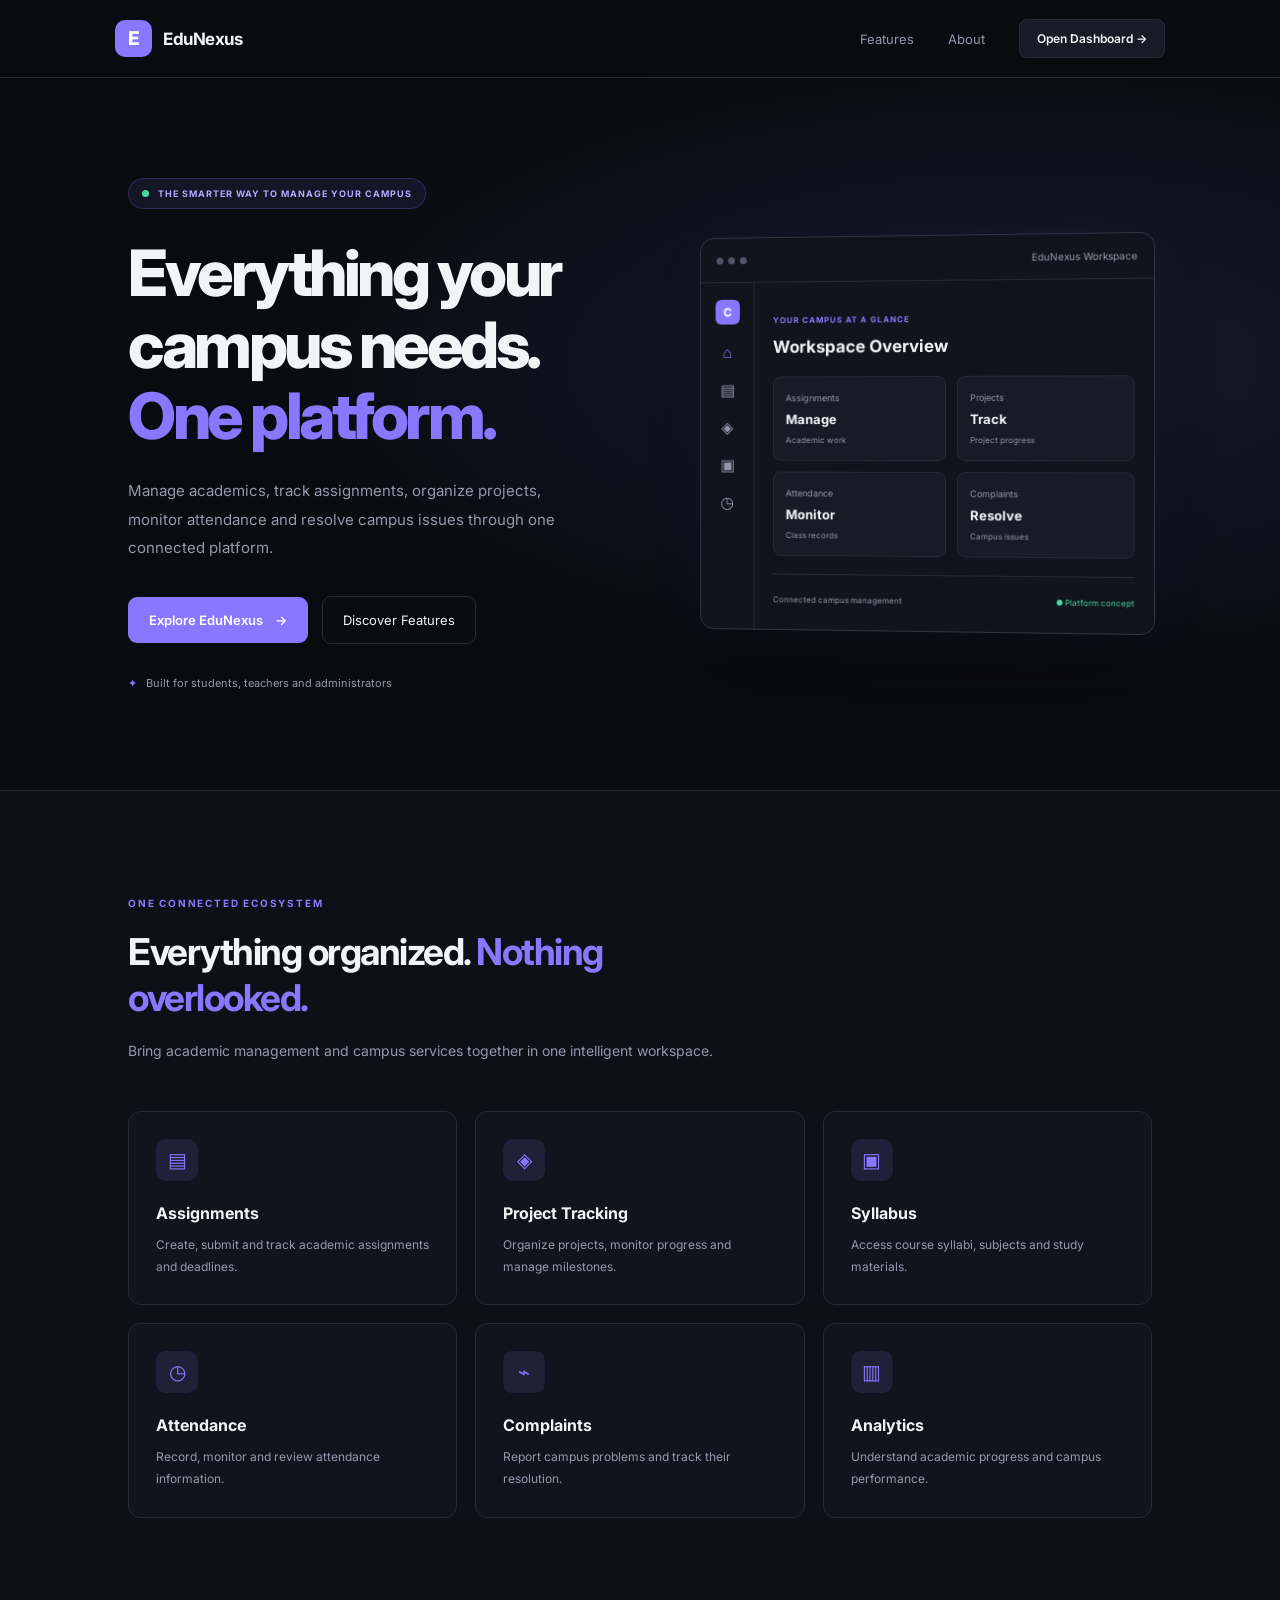
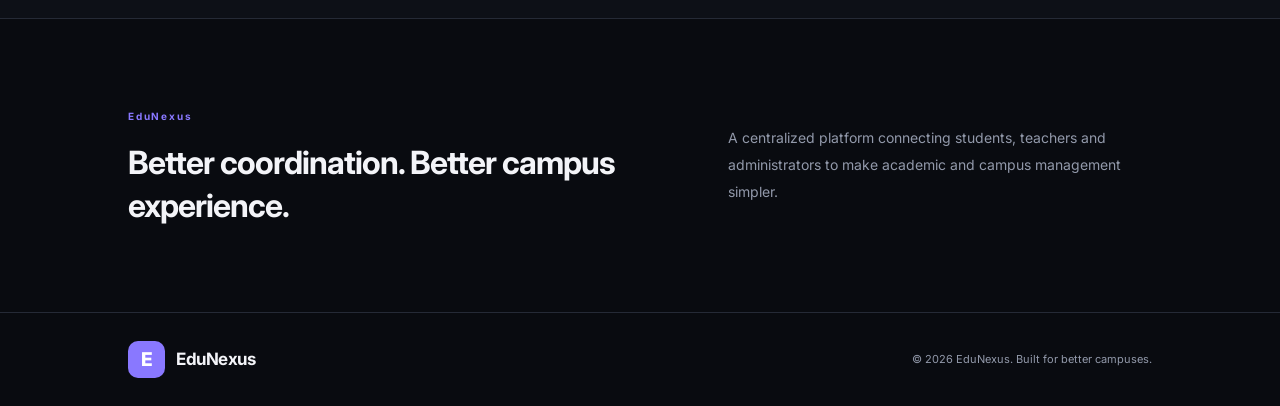
==== index.html @ 91477280 "Add files via upload" ====
<!DOCTYPE html>
<html lang="en">
<head>
    <meta charset="UTF-8">
    <meta name="viewport" content="width=device-width, initial-scale=1.0">

    <meta name="description" content="EduNexus - Complete Campus Management Platform">

    <title>EduNexus | Smarter Campus</title>

    <link rel="stylesheet" href="CSS/style.css">
</head>

<body>

    <div class="landing-wrapper">

        <!-- NAVIGATION -->
        <nav class="landing-nav">

            <a href="index.html" class="brand">
                <span class="brand-icon">E</span>

                <span class="brand-name">
                    EduNexus
                </span>
            </a>

            <div class="nav-actions">
                <a href="#features" class="nav-link">
                    Features
                </a>

                <a href="#about" class="nav-link">
                    About
                </a>

                <a href="login.html" class="nav-login">
                 Open Dashboard →
                </a>
            </div>

        </nav>


        <!-- HERO SECTION -->
        <main class="landing-hero">

            <div class="hero-left">

                <div class="hero-badge">
                    <span class="hero-badge-dot"></span>
                    THE SMARTER WAY TO MANAGE YOUR CAMPUS
                </div>

                <h1>
                    Everything your
                    campus needs.
                    <span>One platform.</span>
                </h1>

                <p class="hero-description">
                    Manage academics, track assignments, organize projects,
                    monitor attendance and resolve campus issues
                    through one connected platform.
                </p>

                <div class="hero-buttons">

                    <a href="login.html" class="primary-btn">
                          Explore EduNexus
                    <span>→</span>
                    </a>

                    <a href="#features" class="secondary-btn">
                        Discover Features
                    </a>

                </div>

                <div class="hero-trust">
                    <span>✦</span>
                    Built for students, teachers and administrators
                </div>

            </div>


            <!-- DASHBOARD PREVIEW -->
            <div class="hero-right">

                <div class="preview-window">

                    <div class="preview-header">

                        <div class="preview-dots">
                            <span></span>
                            <span></span>
                            <span></span>
                        </div>

                        <span>EduNexus Workspace</span>

                    </div>


                    <div class="preview-body">

                        <div class="preview-sidebar">

                            <div class="preview-logo">C</div>

                            <div class="preview-menu active">⌂</div>
                            <div class="preview-menu">▤</div>
                            <div class="preview-menu">◈</div>
                            <div class="preview-menu">▣</div>
                            <div class="preview-menu">◷</div>

                        </div>


                        <div class="preview-content">

                            <span class="preview-subtitle">
                                YOUR CAMPUS AT A GLANCE
                            </span>

                            <h3>Workspace Overview</h3>

                            <div class="preview-cards">

                                <div class="preview-card">
                                    <span>Assignments</span>
                                    <strong>Manage</strong>
                                    <small>Academic work</small>
                                </div>

                                <div class="preview-card">
                                    <span>Projects</span>
                                    <strong>Track</strong>
                                    <small>Project progress</small>
                                </div>

                                <div class="preview-card">
                                    <span>Attendance</span>
                                    <strong>Monitor</strong>
                                    <small>Class records</small>
                                </div>

                                <div class="preview-card">
                                    <span>Complaints</span>
                                    <strong>Resolve</strong>
                                    <small>Campus issues</small>
                                </div>

                            </div>

                            <div class="preview-bottom">
                                <span>Connected campus management</span>
                                <span class="preview-live">● Platform concept</span>
                            </div>

                        </div>

                    </div>

                </div>

            </div>

        </main>


        <!-- FEATURES -->
        <section class="features-section" id="features">

            <div class="section-intro">

                <span class="eyebrow">
                    ONE CONNECTED ECOSYSTEM
                </span>

                <h2>
                    Everything organized.
                    <span>Nothing overlooked.</span>
                </h2>

                <p>
                    Bring academic management and campus services together
                    in one intelligent workspace.
                </p>

            </div>


            <div class="features-grid">

                <div class="feature-card">
                    <span class="feature-icon">▤</span>
                    <h3>Assignments</h3>
                    <p>Create, submit and track academic assignments and deadlines.</p>
                </div>

                <div class="feature-card">
                    <span class="feature-icon">◈</span>
                    <h3>Project Tracking</h3>
                    <p>Organize projects, monitor progress and manage milestones.</p>
                </div>

                <div class="feature-card">
                    <span class="feature-icon">▣</span>
                    <h3>Syllabus</h3>
                    <p>Access course syllabi, subjects and study materials.</p>
                </div>

                <div class="feature-card">
                    <span class="feature-icon">◷</span>
                    <h3>Attendance</h3>
                    <p>Record, monitor and review attendance information.</p>
                </div>

                <div class="feature-card">
                    <span class="feature-icon">⌁</span>
                    <h3>Complaints</h3>
                    <p>Report campus problems and track their resolution.</p>
                </div>

                <div class="feature-card">
                    <span class="feature-icon">▥</span>
                    <h3>Analytics</h3>
                    <p>Understand academic progress and campus performance.</p>
                </div>

            </div>

        </section>


        <!-- ABOUT -->
        <section class="about-section" id="about">

            <div>
                <span class="eyebrow">EduNexus</span>

                <h2>
                    Better coordination.
                    Better campus experience.
                </h2>
            </div>

            <p>
                A centralized platform connecting students, teachers
                and administrators to make academic and campus
                management simpler.
            </p>

        </section>


        <!-- FOOTER -->
        <footer class="landing-footer">

            <div class="brand">
                <span class="brand-icon">E</span>
                <span class="brand-name">EduNexus</span>
            </div>

            <span>
                © 2026 EduNexus. Built for better campuses.
            </span>

        </footer>

    </div>

    <script src="js/Script.js"></script>

</body>
</html>
---- CSS/style.css ----
/* =========================================
    EduNexus
   GLOBAL DESIGN SYSTEM
========================================= */

@import url('https://fonts.googleapis.com/css2?family=Inter:wght@400;500;600;700;800&display=swap');

:root {
    --bg: #090b10;
    --surface: #11141c;
    --surface-2: #171b25;
    --border: #252a36;

    --text: #f3f4f8;
    --muted: #9299aa;

    --accent: #8978ff;
    --accent-hover: #7665f5;

    --green: #48d6a3;
}

* {
    margin: 0;
    padding: 0;
    box-sizing: border-box;
}

html {
    scroll-behavior: smooth;
}

body {
    background: var(--bg);
    color: var(--text);
    font-family: 'Inter', sans-serif;
    min-height: 100vh;
}

a {
    text-decoration: none;
    color: inherit;
}

button {
    font-family: inherit;
}

.landing-wrapper {
    width: 100%;
    overflow: hidden;
}


/* =========================================
   NAVIGATION
========================================= */

.landing-nav {
    height: 78px;
    padding: 0 9%;
    display: flex;
    justify-content: space-between;
    align-items: center;

    border-bottom: 1px solid var(--border);
    background: rgba(9, 11, 16, 0.95);
}

.brand {
    display: flex;
    align-items: center;
    gap: 11px;
}

.brand-icon {
    height: 37px;
    width: 37px;

    display: grid;
    place-items: center;

    background: var(--accent);
    border-radius: 10px;

    font-weight: 800;
    color: white;
    font-size: 19px;
}

.brand-name {
    font-size: 17px;
    font-weight: 700;
    letter-spacing: -0.5px;
}

.brand-version {
    color: var(--muted);
    font-weight: 400;
}

.nav-actions {
    display: flex;
    align-items: center;
    gap: 34px;
}

.nav-link {
    color: var(--muted);
    font-size: 13px;
    transition: 0.2s;
}

.nav-link:hover {
    color: white;
}

.nav-login {
    padding: 11px 17px;
    background: var(--surface-2);
    border: 1px solid var(--border);
    border-radius: 8px;

    font-size: 12px;
    font-weight: 600;

    transition: 0.2s;
}

.nav-login:hover {
    background: var(--accent);
}


/* =========================================
   HERO SECTION
========================================= */

.landing-hero {
    min-height: 650px;
    padding: 100px 10%;

    display: grid;
    grid-template-columns: 1.05fr 0.95fr;
    align-items: center;
    gap: 65px;

    background:
        radial-gradient(
            ellipse at 80% 40%,
            rgba(137, 120, 255, 0.12),
            transparent 55%
        ),
        var(--bg);
}

.hero-left {
    max-width: 570px;
}

.hero-badge {
    display: inline-flex;
    align-items: center;
    gap: 9px;

    padding: 9px 13px;

    background: rgba(137, 120, 255, 0.09);
    border: 1px solid rgba(137, 120, 255, 0.22);
    border-radius: 30px;

    color: #b5aaff;
    font-size: 9px;
    font-weight: 700;
    letter-spacing: 1px;

    margin-bottom: 28px;
}

.hero-badge-dot {
    width: 7px;
    height: 7px;
    border-radius: 50%;
    background: var(--green);
}

.hero-left h1 {
    font-size: clamp(43px, 5vw, 67px);
    line-height: 1.12;

    font-weight: 800;
    letter-spacing: -3.5px;
}

.hero-left h1 span {
    display: block;
    color: var(--accent);
}

.hero-description {
    max-width: 470px;
    margin-top: 25px;

    color: var(--muted);
    font-size: 15px;
    line-height: 1.9;
}


/* =========================================
   HERO BUTTONS
========================================= */

.hero-buttons {
    display: flex;
    align-items: center;
    gap: 14px;
    margin-top: 33px;
    flex-wrap: wrap;
}

.primary-btn {
    display: inline-flex;
    align-items: center;
    justify-content: center;
    gap: 12px;

    padding: 15px 21px;

    background: var(--accent);
    color: white;

    border-radius: 9px;

    font-size: 13px;
    font-weight: 600;

    transition: 0.25s;
}

.primary-btn:hover {
    background: var(--accent-hover);
    transform: translateY(-2px);
}

.secondary-btn {
    padding: 15px 20px;

    border: 1px solid var(--border);
    border-radius: 9px;

    color: var(--text);
    font-size: 13px;

    transition: 0.2s;
}

.secondary-btn:hover {
    background: var(--surface);
}

.hero-trust {
    margin-top: 32px;

    display: flex;
    align-items: center;
    gap: 9px;

    color: var(--muted);
    font-size: 11px;
}

.hero-trust span {
    color: var(--accent);
}


/* =========================================
   DASHBOARD PREVIEW
========================================= */

.hero-right {
    width: 100%;
}

.preview-window {
    background: var(--surface);
    border: 1px solid #303443;

    border-radius: 14px;
    overflow: hidden;

    box-shadow:
        0 30px 100px rgba(0, 0, 0, 0.45),
        0 0 70px rgba(137, 120, 255, 0.08);

    transform: perspective(1000px) rotateY(-4deg);
}

.preview-header {
    height: 45px;

    display: flex;
    align-items: center;
    justify-content: space-between;

    padding: 0 16px;

    border-bottom: 1px solid var(--border);

    color: var(--muted);
    font-size: 10px;
}

.preview-dots {
    display: flex;
    gap: 5px;
}

.preview-dots span {
    width: 7px;
    height: 7px;

    border-radius: 50%;
    background: #51576a;
}

.preview-body {
    display: flex;
    min-height: 310px;
}

.preview-sidebar {
    width: 55px;
    flex-shrink: 0;

    display: flex;
    flex-direction: column;
    align-items: center;
    gap: 18px;

    padding: 17px 0;

    border-right: 1px solid var(--border);
}

.preview-logo {
    width: 25px;
    height: 25px;

    display: grid;
    place-items: center;

    border-radius: 6px;
    background: var(--accent);

    font-size: 12px;
    font-weight: 800;
}

.preview-menu {
    color: var(--muted);
    font-size: 16px;
}

.preview-menu.active {
    color: var(--accent);
}

.preview-content {
    flex: 1;
    padding: 25px 19px;
    min-width: 0;
}

.preview-subtitle {
    color: var(--accent);
    font-size: 8px;
    font-weight: 700;
    letter-spacing: 1px;
}

.preview-content h3 {
    font-size: 17px;
    margin-top: 10px;
    margin-bottom: 20px;
}

.preview-cards {
    display: grid;
    grid-template-columns: repeat(2, 1fr);
    gap: 11px;
}

.preview-card {
    padding: 15px 12px;

    background: var(--surface-2);
    border: 1px solid var(--border);
    border-radius: 8px;

    display: flex;
    flex-direction: column;
    gap: 8px;
}

.preview-card span {
    color: var(--muted);
    font-size: 9px;
}

.preview-card strong {
    font-size: 13px;
}

.preview-card small {
    color: var(--muted);
    font-size: 8px;
}

.preview-bottom {
    display: flex;
    justify-content: space-between;
    flex-wrap: wrap;
    gap: 10px;

    padding-top: 20px;
    margin-top: 18px;

    border-top: 1px solid var(--border);

    color: var(--muted);
    font-size: 8px;
}

.preview-live {
    color: var(--green);
}


/* =========================================
   FEATURES SECTION
========================================= */

.features-section {
    padding: 100px 10%;
    background: #0d1017;

    border-top: 1px solid var(--border);
}

.section-intro {
    max-width: 620px;
    margin-bottom: 48px;
}

.eyebrow {
    color: var(--accent);

    font-size: 10px;
    font-weight: 700;
    letter-spacing: 1.8px;
}

.section-intro h2 {
    margin-top: 18px;

    font-size: 37px;
    line-height: 1.25;
    letter-spacing: -1.5px;
}

.section-intro h2 span {
    color: var(--accent);
}

.section-intro p {
    margin-top: 17px;

    color: var(--muted);
    font-size: 14px;
    line-height: 1.8;
}

.features-grid {
    display: grid;
    grid-template-columns: repeat(3, 1fr);
    gap: 18px;
}

.feature-card {
    padding: 27px;

    background: var(--surface);
    border: 1px solid var(--border);
    border-radius: 12px;

    transition: 0.25s;
}

.feature-card:hover {
    border-color: var(--accent);
    transform: translateY(-4px);
}

.feature-icon {
    width: 42px;
    height: 42px;

    display: grid;
    place-items: center;

    background: rgba(137, 120, 255, 0.12);
    border-radius: 10px;

    color: var(--accent);
    font-size: 20px;

    margin-bottom: 22px;
}

.feature-card h3 {
    font-size: 16px;
    margin-bottom: 11px;
}

.feature-card p {
    color: var(--muted);
    font-size: 12px;
    line-height: 1.8;
}


/* =========================================
   ABOUT SECTION
========================================= */

.about-section {
    padding: 85px 10%;

    display: grid;
    grid-template-columns: 1fr 0.8fr;
    gap: 70px;
    align-items: center;

    border-top: 1px solid var(--border);
}

.about-section h2 {
    font-size: 32px;
    line-height: 1.35;
    letter-spacing: -1px;
    margin-top: 17px;
}

.about-section p {
    color: var(--muted);
    font-size: 14px;
    line-height: 1.9;
}


/* =========================================
   FOOTER
========================================= */

.landing-footer {
    padding: 28px 10%;

    display: flex;
    justify-content: space-between;
    align-items: center;
    gap: 20px;

    border-top: 1px solid var(--border);
}

.landing-footer > span {
    color: var(--muted);
    font-size: 11px;
}


/* =========================================
   RESPONSIVE DESIGN
========================================= */

@media (max-width: 1050px) {

    .landing-hero {
        padding: 80px 7%;
        gap: 35px;
    }

    .landing-nav {
        padding: 0 7%;
    }

    .features-section {
        padding: 80px 7%;
    }

    .features-grid {
        grid-template-columns: repeat(2, 1fr);
    }

    .about-section {
        padding: 75px 7%;
    }
}

@media (max-width: 750px) {

    .landing-hero {
        grid-template-columns: 1fr;
        padding: 70px 7%;
    }

    .hero-right {
        max-width: 550px;
    }

    .preview-window {
        transform: none;
    }

    .nav-actions {
        gap: 15px;
    }

    .nav-link {
        display: none;
    }

    .about-section {
        grid-template-columns: 1fr;
        gap: 25px;
    }
}

@media (max-width: 480px) {

    .landing-nav {
        padding: 0 5%;
    }

    .brand-name {
        font-size: 14px;
    }

    .nav-login {
        font-size: 10px;
        padding: 10px;
    }

    .landing-hero {
        padding: 60px 6%;
    }

    .hero-left h1 {
        font-size: 43px;
        letter-spacing: -2px;
    }

    .hero-description {
        font-size: 13px;
    }

    .hero-buttons {
        align-items: stretch;
        flex-direction: column;
    }

    .features-section {
        padding: 65px 6%;
    }

    .features-grid {
        grid-template-columns: 1fr;
    }

    .section-intro h2 {
        font-size: 29px;
    }

    .about-section {
        padding: 60px 6%;
    }

    .landing-footer {
        padding: 25px 6%;
        flex-direction: column;
        align-items: flex-start;
    }
}


/* =====================================
    EduNexus — DASHBOARD
===================================== */

.app-layout {
    display: flex;
    min-height: 100vh;
    background: var(--bg);
}

/* SIDEBAR */

.app-sidebar {
    width: 255px;
    min-width: 255px;
    height: 100vh;
    position: sticky;
    top: 0;
    display: flex;
    flex-direction: column;
    padding: 25px 17px;
    background: #0d1017;
    border-right: 1px solid var(--border);
    overflow-y: auto;
}

.app-sidebar .brand {
    margin: 0 0 32px 5px;
}

.user-switcher {
    display: flex;
    align-items: center;
    gap: 10px;
    padding: 12px;
    margin-bottom: 30px;
    border: 1px solid var(--border);
    border-radius: 10px;
    background: var(--surface);
}

.user-info {
    flex: 1;
    min-width: 0;
}

.user-info strong,
.user-info small {
    display: block;
}

.user-info strong {
    font-size: 13px;
}

.user-info small {
    margin-top: 4px;
    color: var(--muted);
    font-size: 11px;
}

.switch-icon {
    color: var(--muted);
}

.sidebar-heading {
    margin: 18px 10px 10px;
    color: #777f91;
    font-size: 10px;
    font-weight: 700;
    letter-spacing: 1.2px;
    text-transform: uppercase;
}

.sidebar-navigation {
    display: flex;
    flex-direction: column;
    gap: 5px;
}

.sidebar-item {
    display: flex;
    align-items: center;
    gap: 12px;
    padding: 11px 12px;
    border-radius: 8px;
    color: var(--muted);
    font-size: 13px;
    text-decoration: none;
    transition: 0.2s ease;
}

.sidebar-item span {
    width: 20px;
    font-size: 16px;
    text-align: center;
}

.sidebar-item:hover,
.sidebar-item.active {
    color: var(--text);
    background: #1c2030;
}

.sidebar-item.active {
    box-shadow: inset 3px 0 var(--accent);
}

.sidebar-footer {
    margin-top: auto;
    padding-top: 20px;
    border-top: 1px solid var(--border);
}

.sidebar-user {
    display: flex;
    align-items: center;
    gap: 11px;
    padding: 10px 5px;
}

.sidebar-user strong,
.sidebar-user small {
    display: block;
}

.sidebar-user strong {
    font-size: 12px;
}

.sidebar-user small {
    margin-top: 4px;
    color: var(--muted);
    font-size: 11px;
}

/* MAIN AREA */

.app-main {
    flex: 1;
    min-width: 0;
    padding: 25px 38px 35px;
}

.app-topbar {
    display: flex;
    align-items: center;
    justify-content: space-between;
    gap: 15px;
    padding-bottom: 22px;
    border-bottom: 1px solid var(--border);
}

.breadcrumb {
    color: var(--muted);
    font-size: 13px;
}

.topbar-actions {
    display: flex;
    align-items: center;
    gap: 12px;
}

.icon-button {
    width: 38px;
    height: 38px;
    border: 1px solid var(--border);
    border-radius: 9px;
    background: var(--surface);
    color: var(--text);
    cursor: pointer;
}

.topbar-avatar {
    width: 36px;
    height: 36px;
    display: grid;
    place-items: center;
    border-radius: 50%;
    background: #292342;
    color: #c4baff;
    font-size: 13px;
    font-weight: 700;
}

/* DASHBOARD INTRO */

.dashboard-intro {
    display: flex;
    justify-content: space-between;
    align-items: center;
    gap: 20px;
    margin: 32px 0 25px;
}

.dashboard-intro h1 {
    margin: 8px 0;
    font-size: clamp(25px, 3vw, 34px);
    letter-spacing: -1.2px;
}

.dashboard-intro p {
    color: var(--muted);
    font-size: 13px;
}

.dashboard-intro .eyebrow {
    color: var(--accent);
}

/* OVERVIEW CARDS */

.overview-grid {
    display: grid;
    grid-template-columns: repeat(4, minmax(0, 1fr));
    gap: 15px;
    margin-bottom: 25px;
}

.overview-card {
    padding: 19px;
    border: 1px solid var(--border);
    border-radius: 12px;
    background: var(--surface);
}

.overview-card-top {
    display: flex;
    align-items: center;
    justify-content: space-between;
    margin-bottom: 20px;
}

.overview-card h3 {
    margin-bottom: 10px;
    color: var(--muted);
    font-size: 12px;
    font-weight: 500;
}

.overview-card strong {
    font-size: 27px;
    letter-spacing: -1px;
}

.overview-icon {
    width: 35px;
    height: 35px;
    display: grid;
    place-items: center;
    border-radius: 9px;
    background: #242039;
    font-size: 16px;
}

.overview-card small {
    display: block;
    margin-top: 9px;
    color: var(--muted);
    font-size: 11px;
}

/* DASHBOARD PANELS */

.dashboard-content-grid {
    display: grid;
    grid-template-columns: repeat(2, minmax(0, 1fr));
    gap: 17px;
}

.dashboard-panel {
    min-width: 0;
    padding: 21px;
    border: 1px solid var(--border);
    border-radius: 12px;
    background: var(--surface);
}

.panel-heading {
    display: flex;
    align-items: center;
    justify-content: space-between;
    gap: 10px;
    margin-bottom: 20px;
}

.panel-heading h2 {
    font-size: 15px;
    font-weight: 600;
}

.text-link {
    color: var(--accent);
    font-size: 11px;
    text-decoration: none;
}

.text-link:hover {
    text-decoration: underline;
}

/* EMPTY STATES */

.empty-state {
    min-height: 125px;
    display: flex;
    flex-direction: column;
    align-items: center;
    justify-content: center;
    text-align: center;
    color: var(--muted);
}

.empty-icon {
    width: 39px;
    height: 39px;
    display: grid;
    place-items: center;
    margin-bottom: 12px;
    border-radius: 10px;
    background: var(--surface-2);
    font-size: 17px;
}

.empty-state p {
    font-size: 12px;
}

.empty-state small {
    margin-top: 6px;
    color: #747c8e;
    font-size: 11px;
}

/* ATTENDANCE PLACEHOLDER */

.attendance-placeholder {
    min-height: 125px;
    display: flex;
    align-items: center;
    justify-content: center;
    gap: 22px;
}

.attendance-circle {
    width: 85px;
    height: 85px;
    display: grid;
    place-items: center;
    border: 7px solid var(--border);
    border-radius: 50%;
    color: var(--muted);
    font-size: 19px;
    font-weight: 700;
}

.attendance-placeholder p {
    color: var(--muted);
    font-size: 12px;
    line-height: 1.7;
}

/* FOOTER */

.dashboard-footer {
    margin-top: 30px;
    padding-top: 18px;
    border-top: 1px solid var(--border);
    color: var(--muted);
    font-size: 11px;
}

/* RESPONSIVE DESIGN */

@media (max-width: 1100px) {
    .overview-grid {
        grid-template-columns: repeat(2, minmax(0, 1fr));
    }

    .app-main {
        padding-left: 25px;
        padding-right: 25px;
    }
}

@media (max-width: 700px) {
    .app-sidebar {
        width: 68px;
        min-width: 68px;
        padding: 20px 9px;
    }

    .app-sidebar .brand {
        margin-left: 5px;
    }

    .brand-name,
    .brand-version,
    .user-info,
    .switch-icon,
    .sidebar-heading,
    .sidebar-user > div {
        display: none;
    }

    .user-switcher {
        justify-content: center;
        padding: 10px 5px;
    }

    .sidebar-item {
        justify-content: center;
        padding: 12px 5px;
        font-size: 0;
    }

    .sidebar-item span {
        font-size: 17px;
    }

    .sidebar-footer {
        display: flex;
        justify-content: center;
    }

    .sidebar-user {
        padding: 5px 0;
    }

    .app-main {
        padding: 18px 14px;
    }

    .dashboard-intro {
        align-items: flex-start;
        flex-direction: column;
    }

    .dashboard-content-grid {
        grid-template-columns: 1fr;
    }

    .topbar-actions {
        gap: 7px;
    }
}

@media (max-width: 420px) {
    .overview-grid {
        grid-template-columns: 1fr;
    }

    .overview-card {
        padding: 16px;
    }

    .app-topbar {
        align-items: flex-start;
    }
}


/* =====================================
   EDUNEXUS LOGIN PAGE
===================================== */

.login-page {
    min-height: 100vh;
    background: var(--bg);
}

.login-container {
    min-height: 100vh;
    display: grid;
    grid-template-columns: 1fr 1fr;
}

/* LEFT BRAND SECTION */

.login-brand-section {
    display: flex;
    flex-direction: column;
    justify-content: space-between;
    padding: 45px 9%;
    background:
        radial-gradient(circle at 20% 20%, #282044 0%, transparent 45%),
        #10121c;
    border-right: 1px solid var(--border);
}

.login-brand-section .brand {
    display: inline-flex;
    align-items: center;
    gap: 11px;
    text-decoration: none;
}

.login-welcome {
    max-width: 490px;
    margin: auto 0;
}

.login-welcome .eyebrow {
    color: var(--accent);
    font-size: 11px;
    letter-spacing: 2px;
}

.login-welcome h1 {
    margin: 20px 0;
    font-size: clamp(38px, 5vw, 64px);
    line-height: 1.12;
    letter-spacing: -2px;
}

.login-welcome p {
    max-width: 410px;
    color: var(--muted);
    font-size: 15px;
    line-height: 1.9;
}

.login-brand-footer {
    color: #737b8d;
    font-size: 12px;
}

/* RIGHT FORM SECTION */

.login-form-section {
    display: flex;
    align-items: center;
    justify-content: center;
    padding: 40px 25px;
}

.login-form-wrapper {
    width: 100%;
    max-width: 420px;
}

.login-heading {
    margin-bottom: 35px;
}

.login-heading .eyebrow {
    color: var(--accent);
    font-size: 11px;
    letter-spacing: 1.5px;
}

.login-heading h2 {
    margin: 13px 0 9px;
    font-size: 29px;
    letter-spacing: -1px;
}

.login-heading p {
    color: var(--muted);
    font-size: 13px;
}

/* FORM FIELDS */

.form-group {
    display: flex;
    flex-direction: column;
    gap: 9px;
    margin-bottom: 21px;
}

.form-group label {
    color: #e0e2eb;
    font-size: 12px;
    font-weight: 600;
}

.form-group input,
.form-group select {
    width: 100%;
    height: 48px;
    padding: 0 14px;
    border: 1px solid var(--border);
    border-radius: 9px;
    outline: none;
    background: var(--surface);
    color: var(--text);
    font-family: inherit;
    font-size: 13px;
    transition: 0.2s ease;
}

.form-group input::placeholder {
    color: #697184;
}

.form-group input:focus,
.form-group select:focus {
    border-color: var(--accent);
    box-shadow: 0 0 0 3px rgba(137, 120, 255, 0.12);
}

/* LOGIN OPTIONS */

.login-options {
    display: flex;
    align-items: center;
    justify-content: space-between;
    gap: 10px;
    margin: 2px 0 23px;
    font-size: 11px;
}

.remember-option {
    display: flex;
    align-items: center;
    gap: 7px;
    color: var(--muted);
}

.remember-option input {
    accent-color: var(--accent);
}

.login-options a {
    color: var(--accent);
    text-decoration: none;
}

.login-options a:hover {
    text-decoration: underline;
}

/* LOGIN BUTTON */

.login-submit-btn {
    width: 100%;
    height: 49px;
    border: none;
    border-radius: 9px;
    background: var(--accent);
    color: white;
    font-family: inherit;
    font-size: 13px;
    font-weight: 700;
    cursor: pointer;
    transition: 0.2s ease;
}

.login-submit-btn:hover {
    background: var(--accent-hover);
    transform: translateY(-1px);
}

.login-message {
    min-height: 18px;
    margin-top: 12px;
    color: var(--muted);
    font-size: 12px;
    text-align: center;
}

.login-bottom {
    margin-top: 28px;
    padding-top: 20px;
    border-top: 1px solid var(--border);
    text-align: center;
}

.login-bottom a {
    color: var(--muted);
    font-size: 12px;
    text-decoration: none;
}

.login-bottom a:hover {
    color: var(--text);
}

/* MOBILE RESPONSIVENESS */

@media (max-width: 800px) {
    .login-container {
        grid-template-columns: 1fr;
    }

    .login-brand-section {
        min-height: 280px;
        padding: 25px;
    }

    .login-welcome {
        margin: 45px 0 25px;
    }

    .login-welcome h1 {
        font-size: 37px;
    }

    .login-brand-footer {
        display: none;
    }

    .login-form-section {
        padding: 45px 24px;
    }
}


/* =====================================
   EDUNEXUS QUICK ACTION MENU
===================================== */

.quick-action-wrapper {
    position: relative;
}

.quick-action-menu {
    position: absolute;
    top: calc(100% + 10px);
    right: 0;
    width: 220px;
    padding: 8px;
    background: var(--surface);
    border: 1px solid var(--border);
    border-radius: 12px;
    box-shadow: 0 12px 30px rgba(0, 0, 0, 0.25);
    z-index: 100;
    display: flex;
    flex-direction: column;
    gap: 5px;
}

.quick-action-menu[hidden] {
    display: none !important;
}

.quick-action-menu button {
    width: 100%;
    padding: 12px;
    border: none;
    border-radius: 8px;
    background: transparent;
    color: var(--text);
    text-align: left;
    font-size: 14px;
    cursor: pointer;
    transition: background 0.2s ease;
}

.quick-action-menu button:hover {
    background: var(--surface-2);
}

/* =================================
   QUICK ACTION - VISIBILITY FIX
================================= */

.dashboard-intro {
    display: flex;
    justify-content: space-between;
    align-items: center;
    gap: 20px;
    flex-wrap: wrap;
}

.quick-action-wrapper {
    display: block !important;
    position: relative;
    flex-shrink: 0;
    visibility: visible !important;
    opacity: 1 !important;
    z-index: 100;
}

#quickActionButton {
    display: inline-flex !important;
    visibility: visible !important;
    opacity: 1 !important;
    align-items: center;
    justify-content: center;
    padding: 12px 20px;
    cursor: pointer;
    position: relative;
    z-index: 101;
}

.quick-action-menu {
    position: absolute;
    top: calc(100% + 8px);
    right: 0;
    min-width: 200px;
    background-color: #ffffff;
    border: 1px solid #e5e7eb;
    border-radius: 10px;
    padding: 8px;
    box-shadow: 0 8px 24px rgba(0, 0, 0, 0.12);
    z-index: 999;
}

.quick-action-menu[hidden] {
    display: none !important;
}

.quick-action-menu button {
    display: block;
    width: 100%;
    padding: 12px 14px;
    color: #1f2937 !important;
    background-color: #ffffff !important;
    border: none;
    text-align: left;
    font-size: 14px;
    font-weight: 500;
    cursor: pointer;
    border-radius: 6px;
}

.quick-action-menu button:hover {
    background-color: #f3f4f6 !important;
    color: #111827 !important;
}
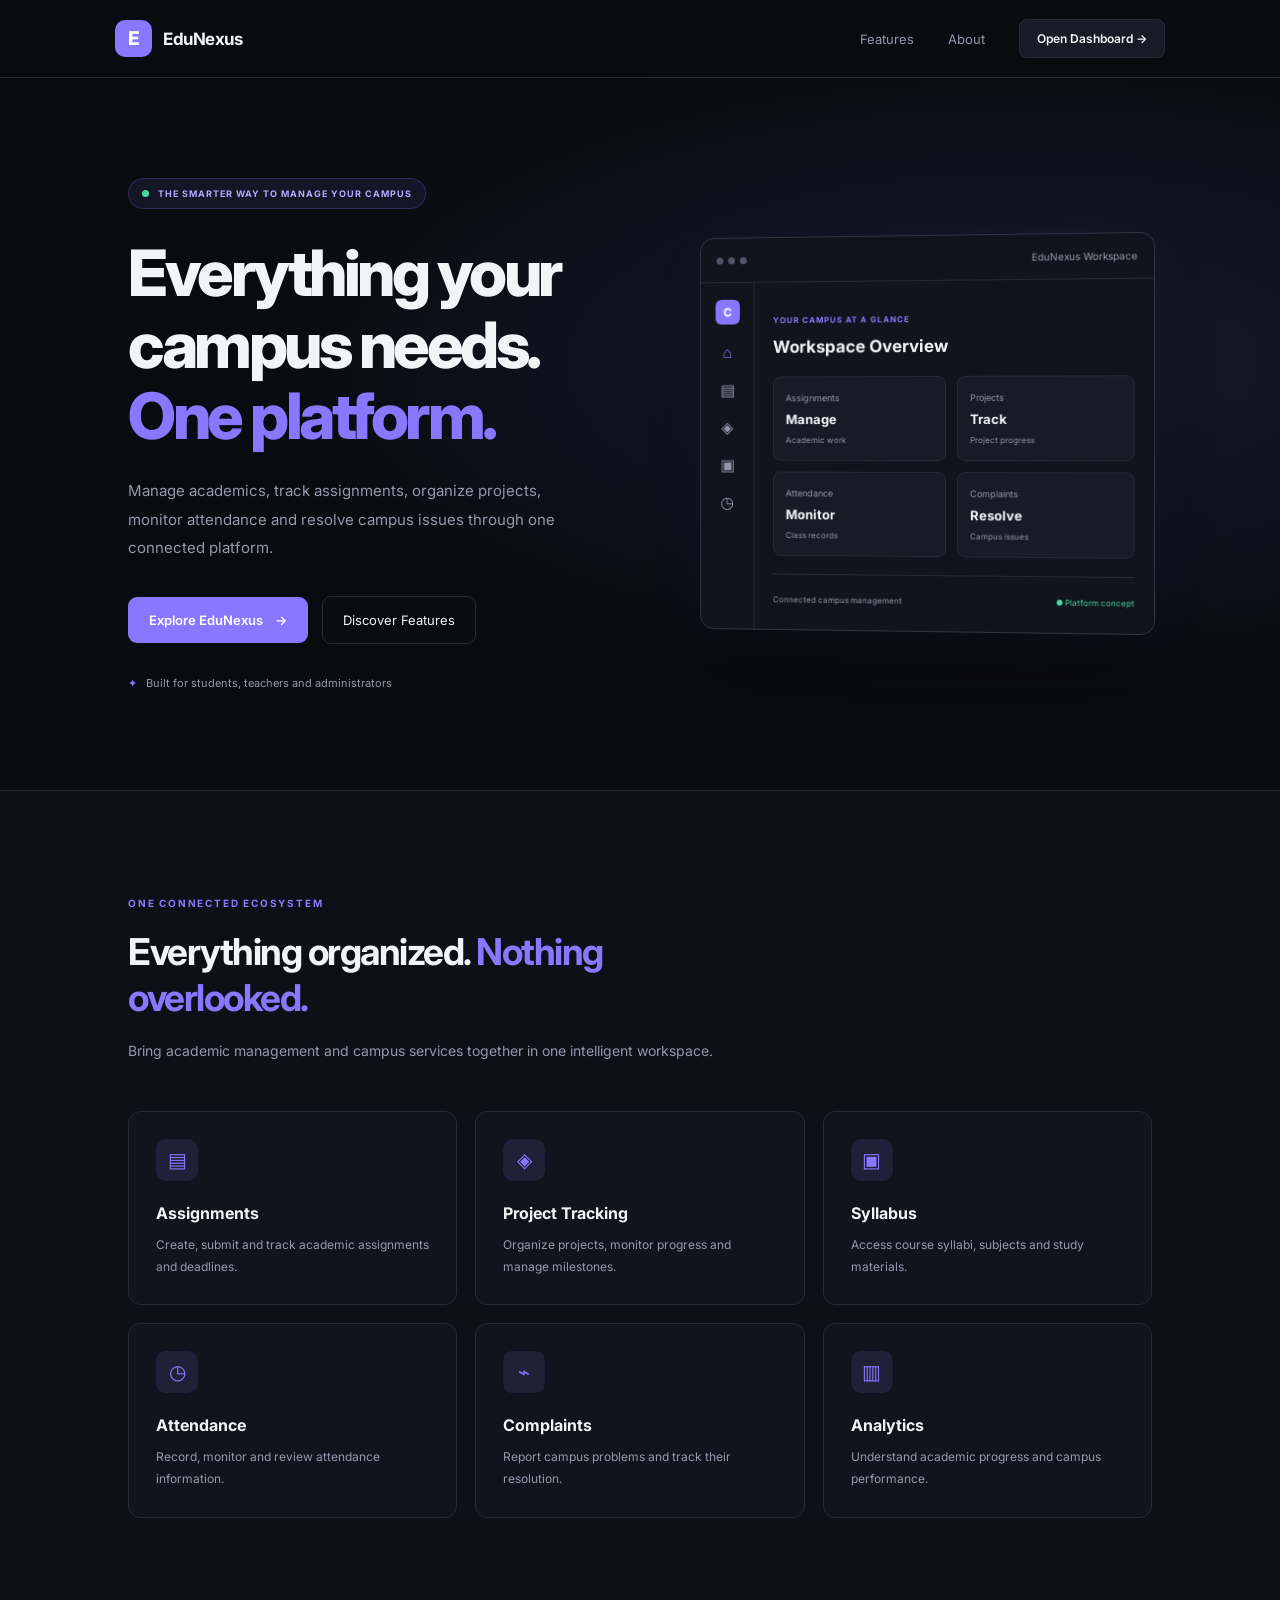
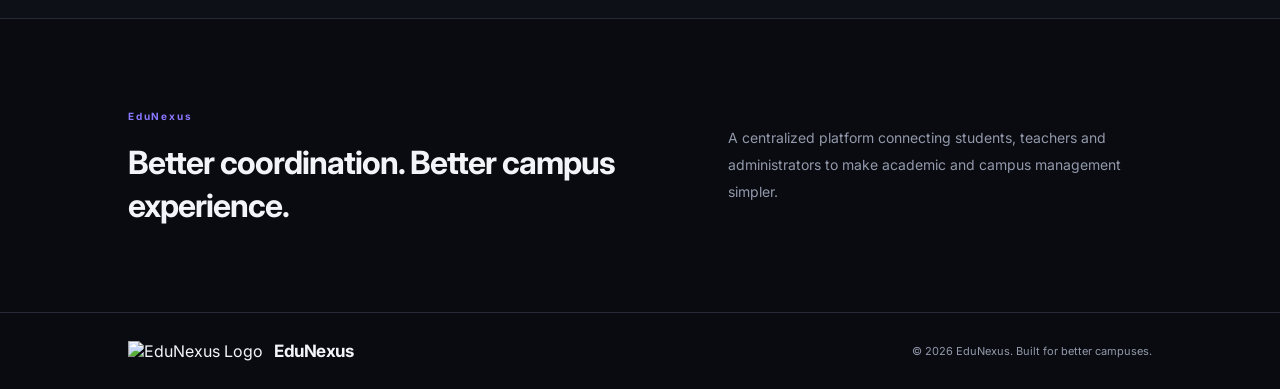
==== commit e85609af: "index.html" ====
--- a/index.html
+++ b/index.html
@@ -1,4 +1,3 @@
-
 <!DOCTYPE html>
 <html lang="en">
 <head>
@@ -262,7 +261,7 @@
         <footer class="landing-footer">
 
             <div class="brand">
-                <span class="brand-icon">E</span>
+                <img src="assets/logo.png" alt="EduNexus Logo" class="brand-logo">
                 <span class="brand-name">EduNexus</span>
             </div>
 
